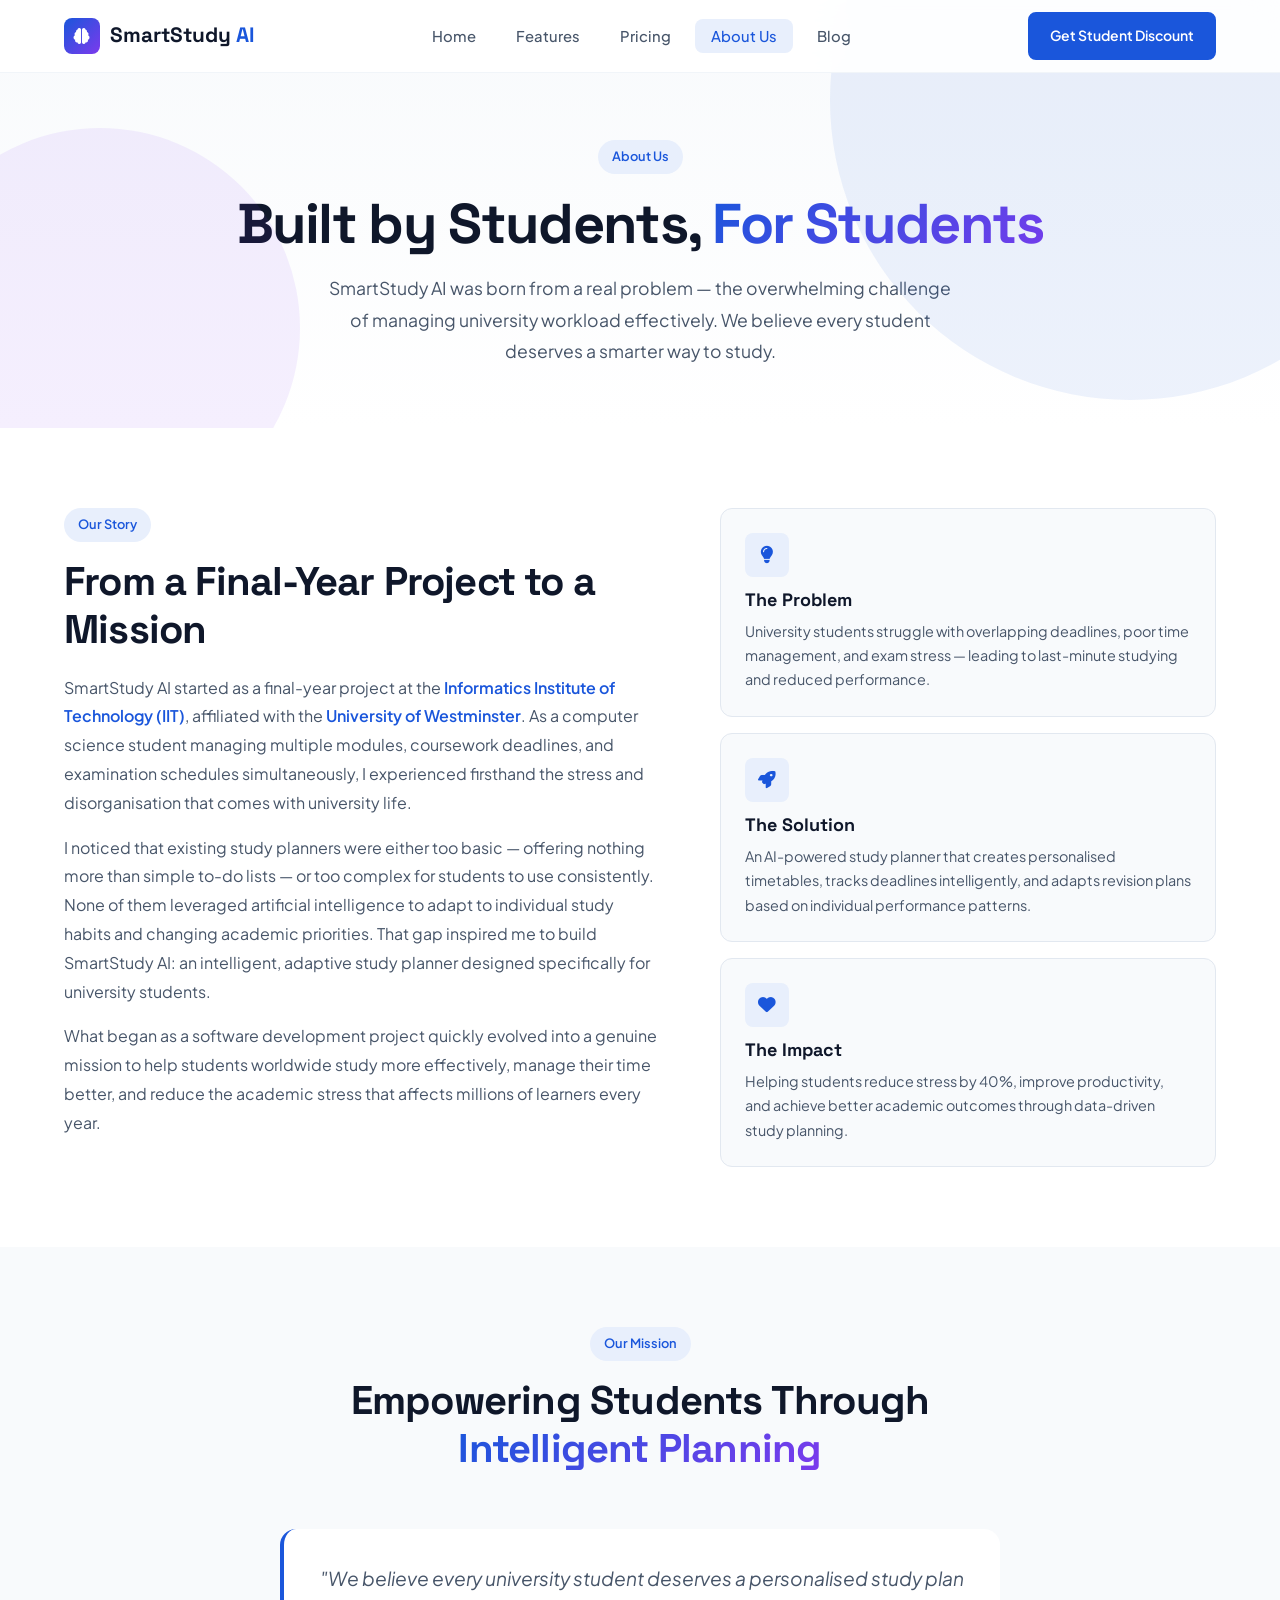
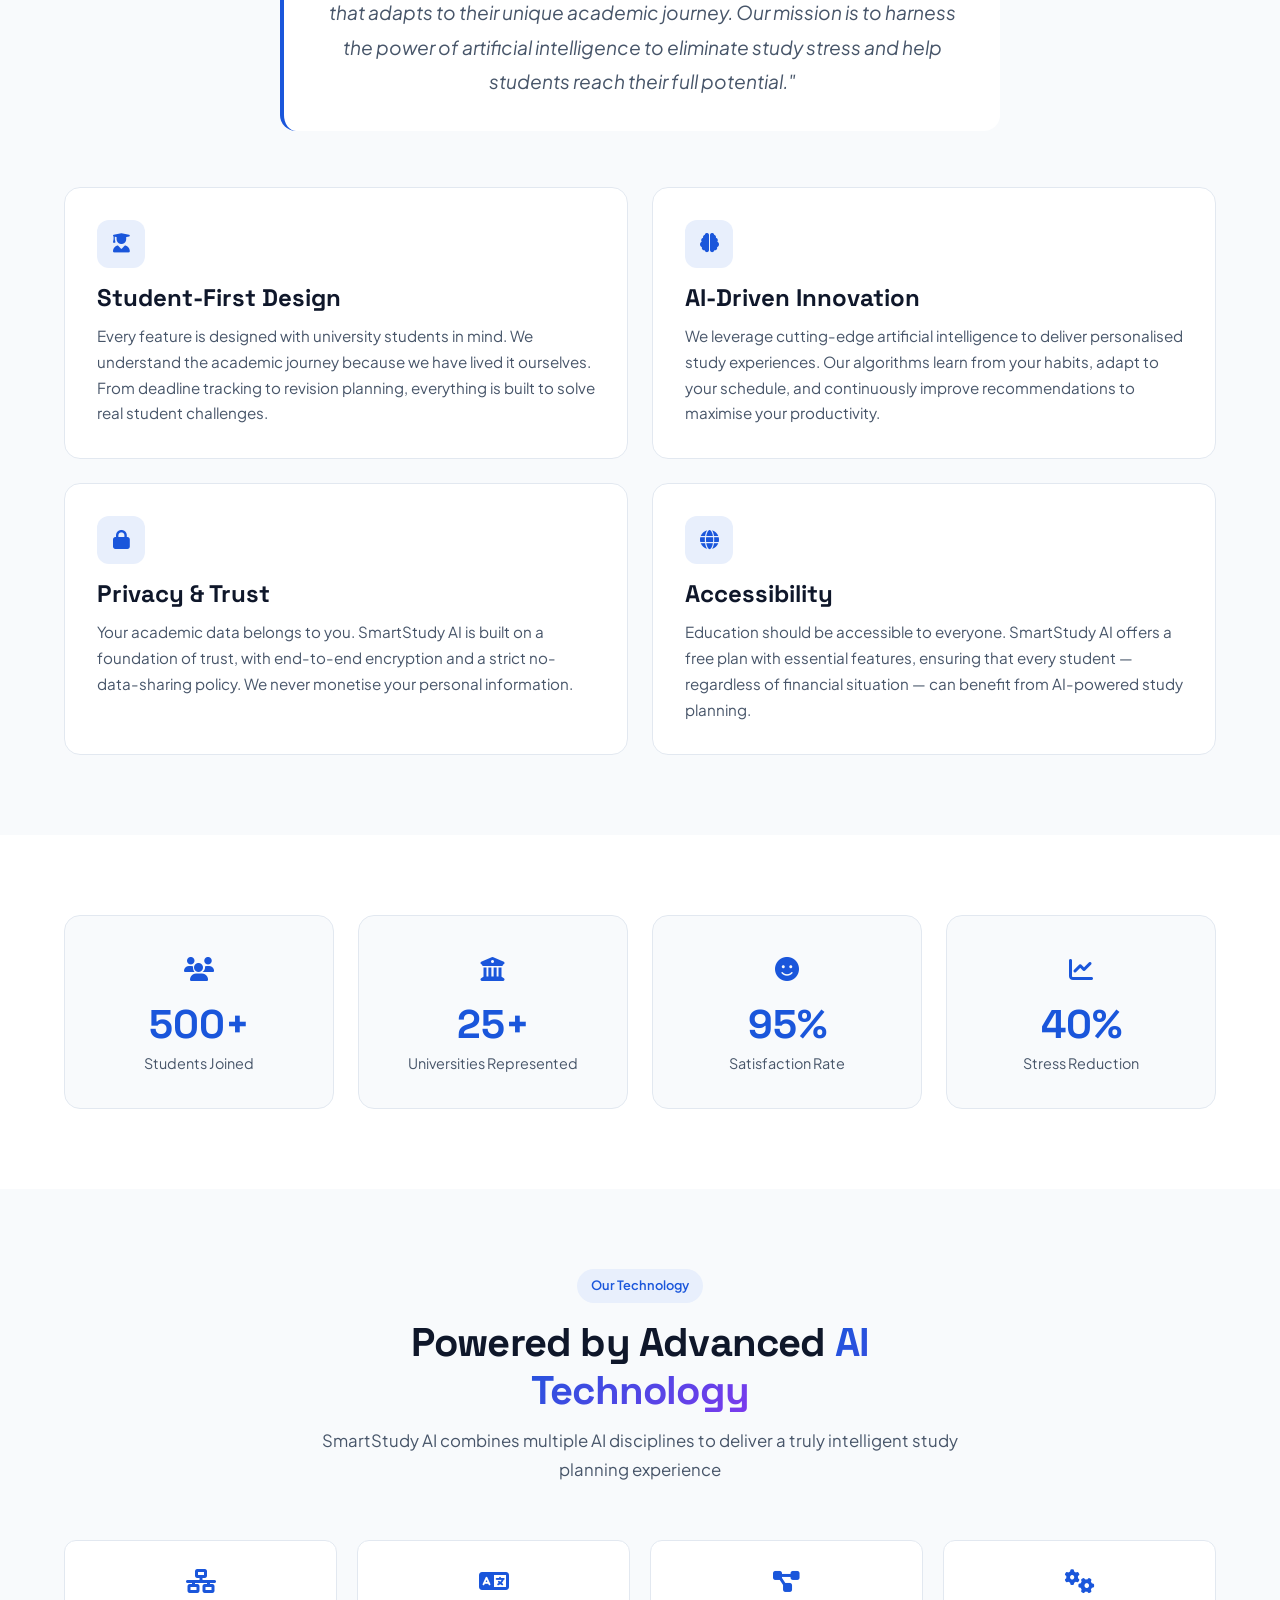
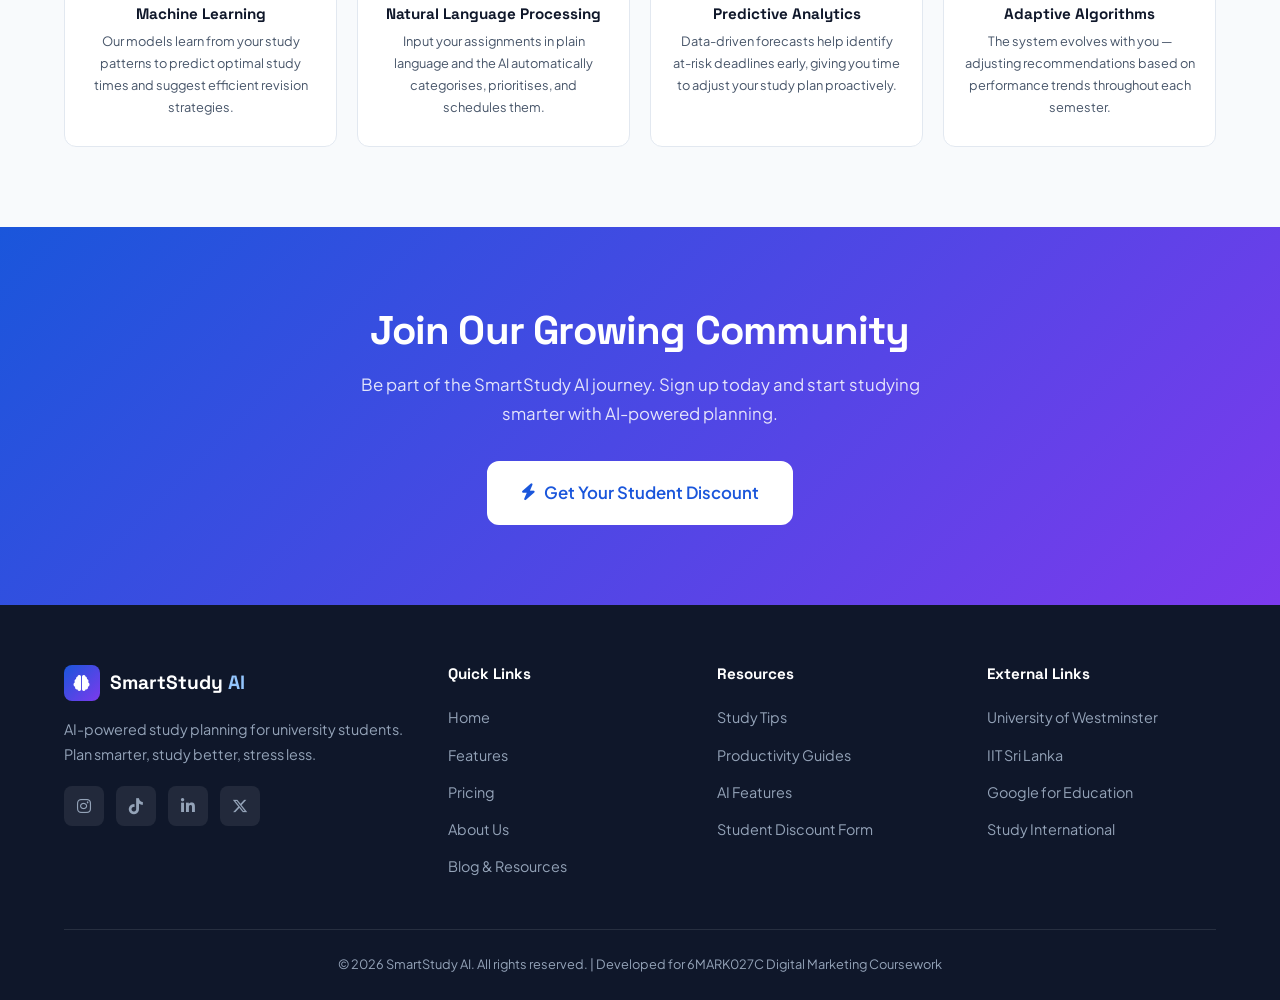
==== about.html @ b8e78b2b "Add files via upload Upload SmartStudy AI website files" ====
<!DOCTYPE html>
<html lang="en">
<head>
    <meta charset="UTF-8">
    <meta name="viewport" content="width=device-width, initial-scale=1.0">
    <meta name="description" content="Learn about SmartStudy AI - the AI-powered study planner built by university students for university students. Our mission is to reduce academic stress through intelligent planning.">
    <meta name="keywords" content="SmartStudy AI about, AI study planner company, student productivity startup, university study tool team">
    <meta name="author" content="SmartStudy AI">
    <meta name="robots" content="index, follow">
    <title>About Us | SmartStudy AI - Our Mission & Story</title>

    <!-- Google tag (gtag.js) -->
    <!-- <script async src="https://www.googletagmanager.com/gtag/js?id=G-XXXXXXXXXX"></script>
    <script>
      window.dataLayer = window.dataLayer || [];
      function gtag(){dataLayer.push(arguments);}
      gtag('js', new Date());
      gtag('config', 'G-XXXXXXXXXX');
    </script> -->

    <link rel="preconnect" href="https://fonts.googleapis.com">
    <link rel="preconnect" href="https://fonts.gstatic.com" crossorigin>
    <link href="https://fonts.googleapis.com/css2?family=Plus+Jakarta+Sans:wght@300;400;500;600;700;800&family=Space+Grotesk:wght@400;500;600;700&display=swap" rel="stylesheet">
    <link rel="stylesheet" href="https://cdnjs.cloudflare.com/ajax/libs/font-awesome/6.5.1/css/all.min.css">
    <link rel="stylesheet" href="styles.css">
</head>
<body>
    <!-- Navigation -->
    <nav class="navbar" id="navbar">
        <div class="nav-container">
            <a href="index.html" class="nav-logo">
                <div class="logo-icon"><i class="fas fa-brain"></i></div>
                <span>SmartStudy <span class="logo-ai">AI</span></span>
            </a>
            <ul class="nav-links" id="navLinks">
                <li><a href="index.html">Home</a></li>
                <li><a href="features.html">Features</a></li>
                <li><a href="pricing.html">Pricing</a></li>
                <li><a href="about.html" class="active">About Us</a></li>
                <li><a href="blog.html">Blog</a></li>
            </ul>
            <div class="nav-actions">
                <a href="pricing.html" class="btn btn-primary btn-nav">Get Student Discount</a>
                <button class="mobile-toggle" id="mobileToggle" aria-label="Toggle menu">
                    <span></span><span></span><span></span>
                </button>
            </div>
        </div>
    </nav>

    <!-- Page Header -->
    <section class="page-header">
        <div class="hero-bg-shapes">
            <div class="shape shape-1"></div>
            <div class="shape shape-2"></div>
        </div>
        <div class="container">
            <span class="section-badge">About Us</span>
            <h1>Built by Students, <span class="gradient-text">For Students</span></h1>
            <p>SmartStudy AI was born from a real problem — the overwhelming challenge of managing university workload effectively. We believe every student deserves a smarter way to study.</p>
        </div>
    </section>

    <!-- Our Story -->
    <section class="about-story">
        <div class="container">
            <div class="story-grid">
                <div class="story-content">
                    <span class="section-badge">Our Story</span>
                    <h2>From a Final-Year Project to a Mission</h2>
                    <p>SmartStudy AI started as a final-year project at the <a href="https://www.iit.ac.lk" target="_blank" rel="noopener noreferrer">Informatics Institute of Technology (IIT)</a>, affiliated with the <a href="https://www.westminster.ac.uk" target="_blank" rel="noopener noreferrer">University of Westminster</a>. As a computer science student managing multiple modules, coursework deadlines, and examination schedules simultaneously, I experienced firsthand the stress and disorganisation that comes with university life.</p>
                    <p>I noticed that existing study planners were either too basic — offering nothing more than simple to-do lists — or too complex for students to use consistently. None of them leveraged artificial intelligence to adapt to individual study habits and changing academic priorities. That gap inspired me to build SmartStudy AI: an intelligent, adaptive study planner designed specifically for university students.</p>
                    <p>What began as a software development project quickly evolved into a genuine mission to help students worldwide study more effectively, manage their time better, and reduce the academic stress that affects millions of learners every year.</p>
                </div>
                <div class="story-visual">
                    <div class="story-card">
                        <div class="story-icon"><i class="fas fa-lightbulb"></i></div>
                        <h4>The Problem</h4>
                        <p>University students struggle with overlapping deadlines, poor time management, and exam stress — leading to last-minute studying and reduced performance.</p>
                    </div>
                    <div class="story-card">
                        <div class="story-icon"><i class="fas fa-rocket"></i></div>
                        <h4>The Solution</h4>
                        <p>An AI-powered study planner that creates personalised timetables, tracks deadlines intelligently, and adapts revision plans based on individual performance patterns.</p>
                    </div>
                    <div class="story-card">
                        <div class="story-icon"><i class="fas fa-heart"></i></div>
                        <h4>The Impact</h4>
                        <p>Helping students reduce stress by 40%, improve productivity, and achieve better academic outcomes through data-driven study planning.</p>
                    </div>
                </div>
            </div>
        </div>
    </section>

    <!-- Mission & Values -->
    <section class="mission-section">
        <div class="container">
            <div class="section-header">
                <span class="section-badge">Our Mission</span>
                <h2>Empowering Students Through <span class="gradient-text">Intelligent Planning</span></h2>
            </div>
            <div class="mission-statement">
                <blockquote>
                    "We believe every university student deserves a personalised study plan that adapts to their unique academic journey. Our mission is to harness the power of artificial intelligence to eliminate study stress and help students reach their full potential."
                </blockquote>
            </div>
            <div class="values-grid">
                <div class="value-card">
                    <div class="value-icon">
                        <i class="fas fa-user-graduate"></i>
                    </div>
                    <h3>Student-First Design</h3>
                    <p>Every feature is designed with university students in mind. We understand the academic journey because we have lived it ourselves. From deadline tracking to revision planning, everything is built to solve real student challenges.</p>
                </div>
                <div class="value-card">
                    <div class="value-icon">
                        <i class="fas fa-brain"></i>
                    </div>
                    <h3>AI-Driven Innovation</h3>
                    <p>We leverage cutting-edge artificial intelligence to deliver personalised study experiences. Our algorithms learn from your habits, adapt to your schedule, and continuously improve recommendations to maximise your productivity.</p>
                </div>
                <div class="value-card">
                    <div class="value-icon">
                        <i class="fas fa-lock"></i>
                    </div>
                    <h3>Privacy & Trust</h3>
                    <p>Your academic data belongs to you. SmartStudy AI is built on a foundation of trust, with end-to-end encryption and a strict no-data-sharing policy. We never monetise your personal information.</p>
                </div>
                <div class="value-card">
                    <div class="value-icon">
                        <i class="fas fa-globe"></i>
                    </div>
                    <h3>Accessibility</h3>
                    <p>Education should be accessible to everyone. SmartStudy AI offers a free plan with essential features, ensuring that every student — regardless of financial situation — can benefit from AI-powered study planning.</p>
                </div>
            </div>
        </div>
    </section>

    <!-- Stats -->
    <section class="about-stats">
        <div class="container">
            <div class="stats-grid">
                <div class="stat-card">
                    <div class="stat-icon"><i class="fas fa-users"></i></div>
                    <span class="stat-number-large">500+</span>
                    <span class="stat-desc">Students Joined</span>
                </div>
                <div class="stat-card">
                    <div class="stat-icon"><i class="fas fa-university"></i></div>
                    <span class="stat-number-large">25+</span>
                    <span class="stat-desc">Universities Represented</span>
                </div>
                <div class="stat-card">
                    <div class="stat-icon"><i class="fas fa-smile"></i></div>
                    <span class="stat-number-large">95%</span>
                    <span class="stat-desc">Satisfaction Rate</span>
                </div>
                <div class="stat-card">
                    <div class="stat-icon"><i class="fas fa-chart-line"></i></div>
                    <span class="stat-number-large">40%</span>
                    <span class="stat-desc">Stress Reduction</span>
                </div>
            </div>
        </div>
    </section>

    <!-- Technology -->
    <section class="tech-section">
        <div class="container">
            <div class="section-header">
                <span class="section-badge">Our Technology</span>
                <h2>Powered by Advanced <span class="gradient-text">AI Technology</span></h2>
                <p>SmartStudy AI combines multiple AI disciplines to deliver a truly intelligent study planning experience</p>
            </div>
            <div class="tech-grid">
                <div class="tech-card">
                    <i class="fas fa-network-wired"></i>
                    <h4>Machine Learning</h4>
                    <p>Our models learn from your study patterns to predict optimal study times and suggest efficient revision strategies.</p>
                </div>
                <div class="tech-card">
                    <i class="fas fa-language"></i>
                    <h4>Natural Language Processing</h4>
                    <p>Input your assignments in plain language and the AI automatically categorises, prioritises, and schedules them.</p>
                </div>
                <div class="tech-card">
                    <i class="fas fa-project-diagram"></i>
                    <h4>Predictive Analytics</h4>
                    <p>Data-driven forecasts help identify at-risk deadlines early, giving you time to adjust your study plan proactively.</p>
                </div>
                <div class="tech-card">
                    <i class="fas fa-cogs"></i>
                    <h4>Adaptive Algorithms</h4>
                    <p>The system evolves with you — adjusting recommendations based on performance trends throughout each semester.</p>
                </div>
            </div>
        </div>
    </section>

    <!-- CTA -->
    <section class="cta-section">
        <div class="container">
            <div class="cta-content">
                <h2>Join Our Growing Community</h2>
                <p>Be part of the SmartStudy AI journey. Sign up today and start studying smarter with AI-powered planning.</p>
                <a href="pricing.html" class="btn btn-white btn-large">
                    <i class="fas fa-bolt"></i>
                    Get Your Student Discount
                </a>
            </div>
        </div>
    </section>

    <!-- Footer -->
    <footer class="footer">
        <div class="container">
            <div class="footer-grid">
                <div class="footer-brand">
                    <a href="index.html" class="footer-logo">
                        <div class="logo-icon"><i class="fas fa-brain"></i></div>
                        <span>SmartStudy <span class="logo-ai">AI</span></span>
                    </a>
                    <p>AI-powered study planning for university students. Plan smarter, study better, stress less.</p>
                    <div class="social-links">
                        <a href="https://instagram.com" target="_blank" rel="noopener noreferrer" aria-label="Instagram"><i class="fab fa-instagram"></i></a>
                        <a href="https://tiktok.com" target="_blank" rel="noopener noreferrer" aria-label="TikTok"><i class="fab fa-tiktok"></i></a>
                        <a href="https://linkedin.com" target="_blank" rel="noopener noreferrer" aria-label="LinkedIn"><i class="fab fa-linkedin-in"></i></a>
                        <a href="https://twitter.com" target="_blank" rel="noopener noreferrer" aria-label="Twitter"><i class="fab fa-x-twitter"></i></a>
                    </div>
                </div>
                <div class="footer-links">
                    <h4>Quick Links</h4>
                    <ul>
                        <li><a href="index.html">Home</a></li>
                        <li><a href="features.html">Features</a></li>
                        <li><a href="pricing.html">Pricing</a></li>
                        <li><a href="about.html">About Us</a></li>
                        <li><a href="blog.html">Blog & Resources</a></li>
                    </ul>
                </div>
                <div class="footer-links">
                    <h4>Resources</h4>
                    <ul>
                        <li><a href="blog.html">Study Tips</a></li>
                        <li><a href="blog.html">Productivity Guides</a></li>
                        <li><a href="features.html">AI Features</a></li>
                        <li><a href="https://docs.google.com/forms/d/e/1FAIpQLSeUx6jCfvq1hxjlofkvSLbn2C_xbASTRZafX1INeWL7WAZf3w/viewform" target="_blank" rel="noopener noreferrer">Student Discount Form</a></li>
                    </ul>
                </div>
                <div class="footer-links">
                    <h4>External Links</h4>
                    <ul>
                        <li><a href="https://www.westminster.ac.uk" target="_blank" rel="noopener noreferrer">University of Westminster</a></li>
                        <li><a href="https://www.iit.ac.lk" target="_blank" rel="noopener noreferrer">IIT Sri Lanka</a></li>
                        <li><a href="https://edu.google.com" target="_blank" rel="noopener noreferrer">Google for Education</a></li>
                        <li><a href="https://www.studyinternational.com" target="_blank" rel="noopener noreferrer">Study International</a></li>
                    </ul>
                </div>
            </div>
            <div class="footer-bottom">
                <p>&copy; 2026 SmartStudy AI. All rights reserved. | Developed for 6MARK027C Digital Marketing Coursework</p>
            </div>
        </div>
    </footer>

    <script src="script.js"></script>
</body>
</html>
---- styles.css ----
/* ============================================
   SmartStudy AI - Main Stylesheet
   Professional Microsite for Digital Marketing CW
   ============================================ */

/* === CSS Variables === */
:root {
    --primary: #1a56db;
    --primary-dark: #1642a6;
    --primary-light: #e8effc;
    --secondary: #059669;
    --secondary-light: #d1fae5;
    --accent: #7c3aed;
    --accent-light: #ede9fe;
    --orange: #ea580c;
    --orange-light: #fff7ed;
    --bg-white: #ffffff;
    --bg-light: #f8fafc;
    --bg-dark: #0f172a;
    --bg-darker: #020617;
    --text-primary: #0f172a;
    --text-secondary: #475569;
    --text-muted: #94a3b8;
    --text-white: #f8fafc;
    --border: #e2e8f0;
    --border-light: #f1f5f9;
    --shadow-sm: 0 1px 3px rgba(0,0,0,0.06), 0 1px 2px rgba(0,0,0,0.04);
    --shadow-md: 0 4px 12px rgba(0,0,0,0.07), 0 2px 4px rgba(0,0,0,0.04);
    --shadow-lg: 0 12px 40px rgba(0,0,0,0.1), 0 4px 12px rgba(0,0,0,0.05);
    --shadow-xl: 0 24px 60px rgba(0,0,0,0.12);
    --radius-sm: 8px;
    --radius-md: 12px;
    --radius-lg: 16px;
    --radius-xl: 24px;
    --font-heading: 'Space Grotesk', sans-serif;
    --font-body: 'Plus Jakarta Sans', sans-serif;
    --transition: all 0.3s cubic-bezier(0.4, 0, 0.2, 1);
}

/* === Reset & Base === */
*, *::before, *::after {
    margin: 0;
    padding: 0;
    box-sizing: border-box;
}

html {
    scroll-behavior: smooth;
    -webkit-font-smoothing: antialiased;
}

body {
    font-family: var(--font-body);
    font-size: 16px;
    line-height: 1.7;
    color: var(--text-primary);
    background-color: var(--bg-white);
    overflow-x: hidden;
}

a {
    text-decoration: none;
    color: var(--primary);
    transition: var(--transition);
}

a:hover { color: var(--primary-dark); }

img { max-width: 100%; display: block; }

.container {
    max-width: 1200px;
    margin: 0 auto;
    padding: 0 24px;
}

/* === Typography === */
h1, h2, h3, h4, h5, h6 {
    font-family: var(--font-heading);
    font-weight: 700;
    line-height: 1.2;
    color: var(--text-primary);
}

h1 { font-size: clamp(2.2rem, 5vw, 3.5rem); letter-spacing: -0.03em; }
h2 { font-size: clamp(1.8rem, 3.5vw, 2.5rem); letter-spacing: -0.02em; }
h3 { font-size: clamp(1.2rem, 2vw, 1.5rem); }
h4 { font-size: 1.125rem; }

.gradient-text {
    background: linear-gradient(135deg, var(--primary) 0%, var(--accent) 100%);
    -webkit-background-clip: text;
    -webkit-text-fill-color: transparent;
    background-clip: text;
}

/* === Buttons === */
.btn {
    display: inline-flex;
    align-items: center;
    gap: 8px;
    padding: 12px 24px;
    border-radius: var(--radius-sm);
    font-family: var(--font-body);
    font-weight: 600;
    font-size: 0.95rem;
    cursor: pointer;
    transition: var(--transition);
    border: 2px solid transparent;
    white-space: nowrap;
}

.btn-primary {
    background: var(--primary);
    color: white;
    border-color: var(--primary);
}
.btn-primary:hover {
    background: var(--primary-dark);
    border-color: var(--primary-dark);
    color: white;
    transform: translateY(-2px);
    box-shadow: 0 8px 25px rgba(26, 86, 219, 0.3);
}

.btn-outline {
    background: transparent;
    color: var(--primary);
    border-color: var(--primary);
}
.btn-outline:hover {
    background: var(--primary);
    color: white;
    transform: translateY(-2px);
}

.btn-white {
    background: white;
    color: var(--primary);
    border-color: white;
}
.btn-white:hover {
    background: var(--primary-light);
    transform: translateY(-2px);
    box-shadow: 0 8px 25px rgba(255,255,255,0.2);
    color: var(--primary);
}

.btn-large {
    padding: 16px 32px;
    font-size: 1.05rem;
    border-radius: var(--radius-md);
}

.btn-block { width: 100%; justify-content: center; }

.btn-nav {
    padding: 10px 20px;
    font-size: 0.875rem;
}

/* === Navigation === */
.navbar {
    position: fixed;
    top: 0;
    left: 0;
    right: 0;
    z-index: 1000;
    background: rgba(255, 255, 255, 0.9);
    backdrop-filter: blur(20px);
    border-bottom: 1px solid var(--border-light);
    transition: var(--transition);
}

.navbar.scrolled {
    box-shadow: var(--shadow-md);
}

.nav-container {
    max-width: 1200px;
    margin: 0 auto;
    padding: 0 24px;
    display: flex;
    align-items: center;
    justify-content: space-between;
    height: 72px;
}

.nav-logo {
    display: flex;
    align-items: center;
    gap: 10px;
    font-family: var(--font-heading);
    font-size: 1.3rem;
    font-weight: 700;
    color: var(--text-primary);
}

.nav-logo:hover { color: var(--text-primary); }

.logo-icon {
    width: 36px;
    height: 36px;
    background: linear-gradient(135deg, var(--primary), var(--accent));
    border-radius: var(--radius-sm);
    display: flex;
    align-items: center;
    justify-content: center;
    color: white;
    font-size: 1rem;
}

.logo-ai {
    color: var(--primary);
}

.nav-links {
    display: flex;
    list-style: none;
    gap: 8px;
}

.nav-links a {
    padding: 8px 16px;
    border-radius: var(--radius-sm);
    font-weight: 500;
    font-size: 0.925rem;
    color: var(--text-secondary);
}

.nav-links a:hover,
.nav-links a.active {
    color: var(--primary);
    background: var(--primary-light);
}

.nav-actions {
    display: flex;
    align-items: center;
    gap: 16px;
}

.mobile-toggle {
    display: none;
    flex-direction: column;
    gap: 5px;
    background: none;
    border: none;
    cursor: pointer;
    padding: 4px;
}

.mobile-toggle span {
    display: block;
    width: 24px;
    height: 2.5px;
    background: var(--text-primary);
    border-radius: 2px;
    transition: var(--transition);
}

/* === Hero Section === */
.hero {
    padding: 140px 0 80px;
    position: relative;
    overflow: hidden;
    background: linear-gradient(180deg, var(--bg-light) 0%, var(--bg-white) 100%);
}

.hero-bg-shapes {
    position: absolute;
    inset: 0;
    overflow: hidden;
    pointer-events: none;
}

.shape {
    position: absolute;
    border-radius: 50%;
    opacity: 0.08;
}

.shape-1 {
    width: 600px; height: 600px;
    background: var(--primary);
    top: -200px; right: -150px;
}

.shape-2 {
    width: 400px; height: 400px;
    background: var(--accent);
    bottom: -100px; left: -100px;
}

.shape-3 {
    width: 200px; height: 200px;
    background: var(--secondary);
    top: 40%; left: 20%;
}

.shape-4 {
    width: 150px; height: 150px;
    background: var(--orange);
    top: 20%; right: 30%;
}

.hero .container {
    display: grid;
    grid-template-columns: 1fr 1fr;
    gap: 60px;
    align-items: center;
    position: relative;
}

.hero-badge {
    display: inline-flex;
    align-items: center;
    gap: 8px;
    padding: 8px 16px;
    background: var(--primary-light);
    color: var(--primary);
    border-radius: 50px;
    font-size: 0.85rem;
    font-weight: 600;
    margin-bottom: 24px;
}

.hero h1 {
    margin-bottom: 24px;
}

.hero-subtitle {
    font-size: 1.125rem;
    color: var(--text-secondary);
    margin-bottom: 32px;
    max-width: 540px;
    line-height: 1.8;
}

.hero-cta {
    display: flex;
    gap: 16px;
    margin-bottom: 48px;
    flex-wrap: wrap;
}

.hero-stats {
    display: flex;
    align-items: center;
    gap: 32px;
}

.stat {
    display: flex;
    flex-direction: column;
}

.stat-number {
    font-family: var(--font-heading);
    font-size: 2rem;
    font-weight: 800;
    color: var(--primary);
    line-height: 1;
}

.stat-plus, .stat-percent {
    font-family: var(--font-heading);
    font-size: 1.5rem;
    font-weight: 800;
    color: var(--primary);
}

.stat-label {
    font-size: 0.85rem;
    color: var(--text-muted);
    margin-top: 4px;
}

.stat-divider {
    width: 1px;
    height: 40px;
    background: var(--border);
}

/* Hero Dashboard Preview */
.dashboard-preview {
    background: var(--bg-white);
    border-radius: var(--radius-lg);
    box-shadow: var(--shadow-xl);
    overflow: hidden;
    border: 1px solid var(--border);
    animation: float 6s ease-in-out infinite;
}

@keyframes float {
    0%, 100% { transform: translateY(0); }
    50% { transform: translateY(-10px); }
}

/* Hero Visual & Floating Cards */
.hero-visual {
    position: relative;
}

.floating-card {
    position: absolute;
    background: var(--bg-white);
    border-radius: var(--radius-md);
    box-shadow: var(--shadow-lg);
    padding: 10px 16px;
    display: flex;
    align-items: center;
    gap: 10px;
    font-size: 0.82rem;
    font-weight: 600;
    color: var(--text-primary);
    border: 1px solid var(--border);
    white-space: nowrap;
    z-index: 10;
    animation: floatCard 4s ease-in-out infinite;
}

.floating-card i {
    font-size: 1rem;
}

.floating-card--1 {
    top: 12%;
    left: -28px;
    animation-delay: 0s;
    color: var(--primary);
}

.floating-card--1 i { color: var(--primary); }

.floating-card--2 {
    top: 50%;
    right: -28px;
    animation-delay: 1.5s;
}

.floating-card--2 i { color: #f59e0b; }

.floating-card--3 {
    bottom: 8%;
    left: -20px;
    animation-delay: 3s;
}

.floating-card--3 i { color: #10b981; }

@keyframes floatCard {
    0%, 100% { transform: translateY(0px); }
    50% { transform: translateY(-8px); }
}

.preview-header {
    display: flex;
    align-items: center;
    gap: 12px;
    padding: 12px 16px;
    background: var(--bg-light);
    border-bottom: 1px solid var(--border);
}

.preview-dots {
    display: flex;
    gap: 6px;
}

.preview-dots span {
    width: 10px; height: 10px;
    border-radius: 50%;
}
.preview-dots span:nth-child(1) { background: #ef4444; }
.preview-dots span:nth-child(2) { background: #eab308; }
.preview-dots span:nth-child(3) { background: #22c55e; }

.preview-title {
    font-size: 0.8rem;
    color: var(--text-muted);
    font-weight: 500;
}

.preview-content {
    display: flex;
    min-height: 300px;
}

.preview-sidebar {
    width: 160px;
    background: var(--bg-light);
    padding: 12px 8px;
    border-right: 1px solid var(--border);
}

.sidebar-item {
    display: flex;
    align-items: center;
    gap: 8px;
    padding: 8px 12px;
    border-radius: var(--radius-sm);
    font-size: 0.75rem;
    color: var(--text-secondary);
    margin-bottom: 4px;
    cursor: default;
}

.sidebar-item.active {
    background: var(--primary);
    color: white;
}

.sidebar-item i { font-size: 0.7rem; }

.preview-main {
    flex: 1;
    padding: 16px;
}

.preview-greeting h4 {
    font-size: 0.9rem;
    margin-bottom: 2px;
}

.preview-greeting p {
    font-size: 0.75rem;
    color: var(--text-muted);
    margin-bottom: 12px;
}

.preview-cards {
    display: flex;
    gap: 8px;
    margin-bottom: 16px;
}

.mini-card {
    flex: 1;
    display: flex;
    align-items: center;
    gap: 6px;
    padding: 8px 10px;
    border-radius: var(--radius-sm);
    font-size: 0.65rem;
    font-weight: 600;
}

.card-blue { background: var(--primary-light); color: var(--primary); }
.card-green { background: var(--secondary-light); color: var(--secondary); }
.card-purple { background: var(--accent-light); color: var(--accent); }

.mini-card i { font-size: 0.7rem; }

.preview-schedule { display: flex; flex-direction: column; gap: 6px; }

.schedule-item {
    display: flex;
    align-items: center;
    gap: 10px;
}

.schedule-time {
    font-size: 0.7rem;
    color: var(--text-muted);
    width: 40px;
    font-weight: 500;
}

.schedule-task {
    flex: 1;
    padding: 8px 12px;
    border-radius: var(--radius-sm);
    font-size: 0.7rem;
    font-weight: 600;
}

.schedule-task.blue { background: var(--primary-light); color: var(--primary); }
.schedule-task.green { background: var(--secondary-light); color: var(--secondary); }
.schedule-task.purple { background: var(--accent-light); color: var(--accent); }

/* === Section Styles === */
section {
    padding: 80px 0;
}

.section-header {
    text-align: center;
    max-width: 640px;
    margin: 0 auto 56px;
}

.section-badge {
    display: inline-flex;
    align-items: center;
    gap: 6px;
    padding: 6px 14px;
    background: var(--primary-light);
    color: var(--primary);
    border-radius: 50px;
    font-size: 0.8rem;
    font-weight: 600;
    margin-bottom: 16px;
}

.section-header h2 {
    margin-bottom: 12px;
}

.section-header p {
    color: var(--text-secondary);
    font-size: 1.05rem;
}

/* === How It Works === */
.how-it-works {
    background: var(--bg-white);
}

.steps-grid {
    display: flex;
    align-items: center;
    justify-content: center;
    gap: 24px;
}

.step-card {
    flex: 1;
    max-width: 320px;
    text-align: center;
    padding: 40px 28px;
    background: var(--bg-white);
    border: 1px solid var(--border);
    border-radius: var(--radius-lg);
    transition: var(--transition);
    position: relative;
}

.step-card:hover {
    transform: translateY(-4px);
    box-shadow: var(--shadow-lg);
    border-color: var(--primary);
}

.step-number {
    font-family: var(--font-heading);
    font-size: 3rem;
    font-weight: 800;
    color: var(--primary-light);
    line-height: 1;
    margin-bottom: 16px;
}

.step-icon {
    width: 56px; height: 56px;
    background: linear-gradient(135deg, var(--primary), var(--accent));
    border-radius: var(--radius-md);
    display: flex;
    align-items: center;
    justify-content: center;
    margin: 0 auto 20px;
    color: white;
    font-size: 1.3rem;
}

.step-card h3 { margin-bottom: 12px; }
.step-card p { color: var(--text-secondary); font-size: 0.95rem; }

.step-connector {
    color: var(--primary);
    font-size: 1.2rem;
    opacity: 0.4;
}

/* === Features Preview Grid === */
.features-preview {
    background: var(--bg-light);
}

.features-grid {
    display: grid;
    grid-template-columns: repeat(2, 1fr);
    gap: 24px;
    margin-bottom: 40px;
}

.feature-card {
    background: var(--bg-white);
    padding: 32px;
    border-radius: var(--radius-lg);
    border: 1px solid var(--border);
    transition: var(--transition);
}

.feature-card:hover {
    transform: translateY(-4px);
    box-shadow: var(--shadow-lg);
    border-color: transparent;
}

.feature-icon {
    width: 48px; height: 48px;
    border-radius: var(--radius-md);
    display: flex;
    align-items: center;
    justify-content: center;
    font-size: 1.2rem;
    margin-bottom: 20px;
}

.icon-blue { background: var(--primary-light); color: var(--primary); }
.icon-green { background: var(--secondary-light); color: var(--secondary); }
.icon-purple { background: var(--accent-light); color: var(--accent); }
.icon-orange { background: var(--orange-light); color: var(--orange); }

.feature-card h3 { margin-bottom: 10px; }
.feature-card p { color: var(--text-secondary); font-size: 0.95rem; margin-bottom: 16px; }

.feature-link {
    font-size: 0.9rem;
    font-weight: 600;
    display: inline-flex;
    align-items: center;
    gap: 6px;
}

.feature-link:hover { gap: 10px; }

.features-cta { text-align: center; }

/* === Testimonials === */
.testimonials {
    background: var(--bg-white);
}

.testimonials-grid {
    display: grid;
    grid-template-columns: repeat(3, 1fr);
    gap: 24px;
}

.testimonial-card {
    padding: 32px;
    background: var(--bg-light);
    border-radius: var(--radius-lg);
    border: 1px solid var(--border);
    transition: var(--transition);
}

.testimonial-card.featured {
    background: var(--primary);
    color: white;
    border-color: var(--primary);
}

.testimonial-card.featured .testimonial-stars { color: #fbbf24; }
.testimonial-card.featured p { color: rgba(255,255,255,0.9); }
.testimonial-card.featured .testimonial-author span { color: rgba(255,255,255,0.7); }

.testimonial-stars {
    color: #fbbf24;
    font-size: 0.85rem;
    margin-bottom: 16px;
    display: flex;
    gap: 2px;
}

.testimonial-card p {
    font-size: 0.95rem;
    color: var(--text-secondary);
    margin-bottom: 20px;
    line-height: 1.7;
}

.testimonial-author {
    display: flex;
    align-items: center;
    gap: 12px;
}

.author-avatar {
    width: 40px; height: 40px;
    border-radius: 50%;
    background: linear-gradient(135deg, var(--primary), var(--accent));
    color: white;
    display: flex;
    align-items: center;
    justify-content: center;
    font-size: 0.8rem;
    font-weight: 700;
}

.testimonial-card.featured .author-avatar {
    background: rgba(255,255,255,0.2);
}

.testimonial-author strong {
    display: block;
    font-size: 0.9rem;
}

.testimonial-author span {
    font-size: 0.8rem;
    color: var(--text-muted);
}

/* === CTA Section === */
.cta-section {
    background: linear-gradient(135deg, var(--primary) 0%, var(--accent) 100%);
    padding: 80px 0;
}

.cta-content {
    text-align: center;
    max-width: 600px;
    margin: 0 auto;
}

.cta-content h2 {
    color: white;
    margin-bottom: 16px;
}

.cta-content p {
    color: rgba(255,255,255,0.85);
    font-size: 1.05rem;
    margin-bottom: 32px;
}

/* === Footer === */
.footer {
    background: var(--bg-dark);
    padding: 60px 0 24px;
    color: var(--text-white);
}

.footer-grid {
    display: grid;
    grid-template-columns: 1.5fr 1fr 1fr 1fr;
    gap: 40px;
    margin-bottom: 40px;
}

.footer-logo {
    display: flex;
    align-items: center;
    gap: 10px;
    font-family: var(--font-heading);
    font-size: 1.2rem;
    font-weight: 700;
    color: white;
    margin-bottom: 16px;
}

.footer-logo:hover { color: white; }

.footer-logo .logo-icon {
    background: linear-gradient(135deg, var(--primary), var(--accent));
}

.footer-logo .logo-ai { color: #93c5fd; }

.footer-brand p {
    color: var(--text-muted);
    font-size: 0.9rem;
    margin-bottom: 20px;
    line-height: 1.7;
}

.social-links {
    display: flex;
    gap: 12px;
}

.social-links a {
    width: 40px; height: 40px;
    border-radius: var(--radius-sm);
    background: rgba(255,255,255,0.08);
    display: flex;
    align-items: center;
    justify-content: center;
    color: var(--text-muted);
    font-size: 1rem;
    transition: var(--transition);
}

.social-links a:hover {
    background: var(--primary);
    color: white;
    transform: translateY(-2px);
}

.footer-links h4 {
    color: white;
    font-size: 0.95rem;
    margin-bottom: 20px;
    font-family: var(--font-heading);
}

.footer-links ul {
    list-style: none;
}

.footer-links li { margin-bottom: 10px; }

.footer-links a {
    color: var(--text-muted);
    font-size: 0.9rem;
}

.footer-links a:hover { color: white; }

.footer-bottom {
    border-top: 1px solid rgba(255,255,255,0.1);
    padding-top: 24px;
    text-align: center;
}

.footer-bottom p {
    color: var(--text-muted);
    font-size: 0.8rem;
}

/* === Page Header (inner pages) === */
.page-header {
    padding: 140px 0 60px;
    background: linear-gradient(180deg, var(--bg-light) 0%, var(--bg-white) 100%);
    text-align: center;
    position: relative;
    overflow: hidden;
}

.page-header h1 { margin-bottom: 16px; }

.page-header p {
    color: var(--text-secondary);
    font-size: 1.1rem;
    max-width: 640px;
    margin: 0 auto;
    line-height: 1.8;
}

/* === Feature Detail Sections (features.html) === */
.feature-detail {
    padding: 80px 0;
}

.feature-alt { background: var(--bg-light); }

.feature-detail-grid {
    display: grid;
    grid-template-columns: 1fr 1fr;
    gap: 60px;
    align-items: center;
}

.feature-detail-grid.reverse { direction: rtl; }
.feature-detail-grid.reverse > * { direction: ltr; }

.feature-icon-large {
    width: 56px; height: 56px;
    border-radius: var(--radius-md);
    display: flex;
    align-items: center;
    justify-content: center;
    font-size: 1.3rem;
    margin-bottom: 20px;
}

.feature-detail-content h2 { margin-bottom: 16px; }

.feature-detail-content p {
    color: var(--text-secondary);
    margin-bottom: 24px;
    line-height: 1.8;
}

.feature-list {
    list-style: none;
    margin-bottom: 32px;
}

.feature-list li {
    display: flex;
    align-items: flex-start;
    gap: 10px;
    padding: 8px 0;
    font-size: 0.95rem;
    color: var(--text-secondary);
}

.feature-list li i {
    color: var(--secondary);
    margin-top: 4px;
    flex-shrink: 0;
}

/* Feature Mockups */
.feature-mockup {
    background: var(--bg-white);
    border-radius: var(--radius-lg);
    box-shadow: var(--shadow-lg);
    overflow: hidden;
    border: 1px solid var(--border);
}

.mockup-header {
    display: flex;
    align-items: center;
    gap: 12px;
    padding: 12px 16px;
    background: var(--bg-light);
    border-bottom: 1px solid var(--border);
    font-size: 0.8rem;
    color: var(--text-muted);
    font-weight: 500;
}

/* Timetable Mockup */
.timetable-mockup { padding: 16px; }

.timetable-row {
    display: flex;
    align-items: center;
    gap: 10px;
    margin-bottom: 8px;
}

.timetable-day {
    width: 40px;
    font-size: 0.75rem;
    font-weight: 700;
    color: var(--text-secondary);
}

.timetable-block {
    padding: 8px 12px;
    border-radius: var(--radius-sm);
    font-size: 0.7rem;
    font-weight: 600;
}

.timetable-block.blue { background: var(--primary-light); color: var(--primary); }
.timetable-block.green { background: var(--secondary-light); color: var(--secondary); }
.timetable-block.purple { background: var(--accent-light); color: var(--accent); }
.timetable-block.orange { background: var(--orange-light); color: var(--orange); }

/* Deadline Mockup */
.deadline-mockup { padding: 16px; }

.deadline-item {
    display: flex;
    align-items: center;
    gap: 12px;
    padding: 12px;
    border-radius: var(--radius-sm);
    margin-bottom: 8px;
    background: var(--bg-light);
}

.deadline-status { font-size: 1rem; }
.deadline-item.urgent .deadline-status { color: #ef4444; }
.deadline-item.approaching .deadline-status { color: #f59e0b; }
.deadline-item.upcoming .deadline-status { color: var(--secondary); }

.deadline-info { flex: 1; }
.deadline-info strong { font-size: 0.8rem; display: block; }
.deadline-info span { font-size: 0.7rem; color: var(--text-muted); }

.deadline-progress {
    width: 80px;
    height: 6px;
    background: var(--border);
    border-radius: 3px;
    overflow: hidden;
}

.progress-bar {
    height: 100%;
    border-radius: 3px;
    transition: width 1s ease;
}

.deadline-item.urgent .progress-bar { background: #ef4444; }
.deadline-item.approaching .progress-bar { background: #f59e0b; }
.deadline-item.upcoming .progress-bar { background: var(--secondary); }

/* Revision Mockup */
.revision-mockup { padding: 16px; }

.revision-subject {
    margin-bottom: 14px;
}

.subject-name {
    font-size: 0.8rem;
    font-weight: 600;
    margin-bottom: 6px;
}

.confidence-bar {
    height: 8px;
    background: var(--border);
    border-radius: 4px;
    overflow: hidden;
    margin-bottom: 4px;
}

.confidence-fill {
    height: 100%;
    border-radius: 4px;
    transition: width 1.5s ease;
}

.confidence-fill.high { background: var(--secondary); }
.confidence-fill.medium { background: #f59e0b; }
.confidence-fill.low { background: #ef4444; }

.confidence-label {
    font-size: 0.7rem;
    color: var(--text-muted);
}

.ai-suggestion {
    display: flex;
    gap: 10px;
    padding: 12px;
    background: var(--accent-light);
    border-radius: var(--radius-sm);
    margin-top: 16px;
}

.ai-suggestion i { color: var(--accent); font-size: 1rem; margin-top: 2px; }
.ai-suggestion p { font-size: 0.75rem; color: var(--text-secondary); line-height: 1.5; }

/* Analytics Mockup */
.analytics-mockup { padding: 16px; }

.analytics-stat-row {
    display: flex;
    gap: 16px;
    margin-bottom: 20px;
}

.analytics-stat {
    flex: 1;
    text-align: center;
    padding: 12px;
    background: var(--bg-light);
    border-radius: var(--radius-sm);
}

.analytics-number {
    display: block;
    font-family: var(--font-heading);
    font-size: 1.5rem;
    font-weight: 800;
    color: var(--primary);
}

.analytics-label {
    font-size: 0.7rem;
    color: var(--text-muted);
}

.chart-mockup { padding: 0 8px; }

.chart-bars {
    display: flex;
    align-items: flex-end;
    gap: 12px;
    height: 120px;
}

.chart-bar-group {
    flex: 1;
    display: flex;
    flex-direction: column;
    align-items: center;
    height: 100%;
    justify-content: flex-end;
    gap: 6px;
}

.chart-bar {
    width: 100%;
    background: linear-gradient(180deg, var(--primary), var(--accent));
    border-radius: 4px 4px 0 0;
    min-height: 10px;
    transition: height 1s ease;
}

.chart-bar-group span {
    font-size: 0.65rem;
    color: var(--text-muted);
}

/* === Additional Features (features.html) === */
.additional-features {
    background: var(--bg-white);
    padding: 80px 0;
}

.additional-grid {
    display: grid;
    grid-template-columns: repeat(3, 1fr);
    gap: 20px;
}

.additional-card {
    text-align: center;
    padding: 28px 20px;
    border: 1px solid var(--border);
    border-radius: var(--radius-md);
    transition: var(--transition);
}

.additional-card:hover {
    border-color: var(--primary);
    transform: translateY(-2px);
    box-shadow: var(--shadow-md);
}

.additional-card i {
    font-size: 1.5rem;
    color: var(--primary);
    margin-bottom: 12px;
}

.additional-card h4 { margin-bottom: 8px; }

.additional-card p {
    font-size: 0.85rem;
    color: var(--text-secondary);
}

/* === Pricing Section === */
.form-cta-top {
    padding: 0 0 40px;
    background: var(--bg-white);
}

.form-banner {
    background: linear-gradient(135deg, var(--primary) 0%, var(--accent) 100%);
    border-radius: var(--radius-lg);
    padding: 32px 40px;
    display: flex;
    align-items: center;
    justify-content: space-between;
    gap: 24px;
    color: white;
}

.form-banner-content {
    display: flex;
    align-items: center;
    gap: 20px;
}

.form-banner-icon {
    width: 56px; height: 56px;
    background: rgba(255,255,255,0.15);
    border-radius: var(--radius-md);
    display: flex;
    align-items: center;
    justify-content: center;
    font-size: 1.5rem;
    flex-shrink: 0;
}

.form-banner h3 {
    color: white;
    font-size: 1.15rem;
    margin-bottom: 4px;
}

.form-banner p {
    color: rgba(255,255,255,0.85);
    font-size: 0.9rem;
}

.pricing-section { padding: 40px 0 80px; }

.pricing-grid {
    display: grid;
    grid-template-columns: repeat(3, 1fr);
    gap: 24px;
    align-items: start;
}

.pricing-card {
    background: var(--bg-white);
    border: 2px solid var(--border);
    border-radius: var(--radius-lg);
    padding: 36px 28px;
    transition: var(--transition);
    position: relative;
}

.pricing-card:hover {
    transform: translateY(-4px);
    box-shadow: var(--shadow-lg);
}

.pricing-card.featured {
    border-color: var(--primary);
    box-shadow: var(--shadow-lg);
    transform: scale(1.03);
}

.pricing-card.featured:hover { transform: scale(1.03) translateY(-4px); }

.popular-badge {
    position: absolute;
    top: -12px;
    left: 50%;
    transform: translateX(-50%);
    background: var(--primary);
    color: white;
    padding: 4px 20px;
    border-radius: 50px;
    font-size: 0.75rem;
    font-weight: 700;
    white-space: nowrap;
}

.pricing-header {
    text-align: center;
    padding-bottom: 24px;
    margin-bottom: 24px;
    border-bottom: 1px solid var(--border);
}

.plan-name {
    font-family: var(--font-heading);
    font-size: 1.1rem;
    font-weight: 700;
    color: var(--text-secondary);
}

.plan-price {
    margin: 12px 0;
    display: flex;
    align-items: flex-start;
    justify-content: center;
    gap: 2px;
}

.currency {
    font-size: 1.2rem;
    font-weight: 700;
    margin-top: 8px;
}

.amount {
    font-family: var(--font-heading);
    font-size: 3rem;
    font-weight: 800;
    line-height: 1;
    color: var(--text-primary);
}

.period {
    font-size: 0.9rem;
    color: var(--text-muted);
    align-self: flex-end;
    margin-bottom: 4px;
}

.discount-tag {
    display: inline-flex;
    align-items: center;
    gap: 6px;
    background: var(--secondary-light);
    color: var(--secondary);
    padding: 6px 14px;
    border-radius: 50px;
    font-size: 0.8rem;
    margin-bottom: 8px;
}

.plan-desc {
    font-size: 0.9rem;
    color: var(--text-secondary);
}

.plan-features {
    list-style: none;
    margin-bottom: 28px;
}

.plan-features li {
    display: flex;
    align-items: center;
    gap: 10px;
    padding: 8px 0;
    font-size: 0.9rem;
}

.plan-features li i { font-size: 0.8rem; }
.plan-features li .fa-check { color: var(--secondary); }
.plan-features li .fa-times { color: var(--text-muted); }
.plan-features li.disabled { color: var(--text-muted); }

/* === FAQ === */
.faq-section {
    background: var(--bg-light);
    padding: 80px 0;
}

.faq-grid {
    max-width: 720px;
    margin: 0 auto;
}

.faq-item {
    background: var(--bg-white);
    border: 1px solid var(--border);
    border-radius: var(--radius-md);
    margin-bottom: 12px;
    overflow: hidden;
}

.faq-question {
    width: 100%;
    display: flex;
    align-items: center;
    justify-content: space-between;
    padding: 20px 24px;
    background: none;
    border: none;
    cursor: pointer;
    font-family: var(--font-body);
    font-size: 1rem;
    font-weight: 600;
    color: var(--text-primary);
    text-align: left;
}

.faq-question i {
    transition: var(--transition);
    color: var(--text-muted);
}

.faq-question.active i { transform: rotate(180deg); color: var(--primary); }

.faq-answer {
    max-height: 0;
    overflow: hidden;
    transition: max-height 0.3s ease;
}

.faq-answer p {
    padding: 0 24px 20px;
    color: var(--text-secondary);
    font-size: 0.95rem;
    line-height: 1.7;
}

/* === Form Embed === */
.form-section {
    background: var(--bg-white);
    padding: 80px 0;
}

.form-embed-container {
    max-width: 680px;
    margin: 0 auto;
    border-radius: var(--radius-lg);
    overflow: hidden;
    box-shadow: var(--shadow-lg);
    border: 1px solid var(--border);
}

.form-embed-container iframe {
    display: block;
}

/* === About Page === */
.about-story { padding: 80px 0; }

.story-grid {
    display: grid;
    grid-template-columns: 1.2fr 1fr;
    gap: 60px;
    align-items: start;
}

.story-content h2 { margin-bottom: 20px; }

.story-content p {
    color: var(--text-secondary);
    margin-bottom: 16px;
    line-height: 1.8;
}

.story-content a { font-weight: 600; }

.story-visual {
    display: flex;
    flex-direction: column;
    gap: 16px;
}

.story-card {
    padding: 24px;
    background: var(--bg-light);
    border-radius: var(--radius-md);
    border: 1px solid var(--border);
}

.story-icon {
    width: 44px; height: 44px;
    background: var(--primary-light);
    color: var(--primary);
    border-radius: var(--radius-sm);
    display: flex;
    align-items: center;
    justify-content: center;
    font-size: 1.1rem;
    margin-bottom: 12px;
}

.story-card h4 { margin-bottom: 8px; }
.story-card p { font-size: 0.9rem; color: var(--text-secondary); }

/* Mission */
.mission-section {
    background: var(--bg-light);
    padding: 80px 0;
}

.mission-statement {
    max-width: 720px;
    margin: 0 auto 56px;
    text-align: center;
}

.mission-statement blockquote {
    font-size: 1.2rem;
    font-style: italic;
    color: var(--text-secondary);
    line-height: 1.8;
    padding: 32px;
    background: var(--bg-white);
    border-radius: var(--radius-lg);
    border-left: 4px solid var(--primary);
}

.values-grid {
    display: grid;
    grid-template-columns: repeat(2, 1fr);
    gap: 24px;
}

.value-card {
    padding: 32px;
    background: var(--bg-white);
    border-radius: var(--radius-lg);
    border: 1px solid var(--border);
    transition: var(--transition);
}

.value-card:hover {
    transform: translateY(-2px);
    box-shadow: var(--shadow-md);
}

.value-icon {
    width: 48px; height: 48px;
    background: var(--primary-light);
    color: var(--primary);
    border-radius: var(--radius-md);
    display: flex;
    align-items: center;
    justify-content: center;
    font-size: 1.2rem;
    margin-bottom: 16px;
}

.value-card h3 { margin-bottom: 10px; }
.value-card p { color: var(--text-secondary); font-size: 0.95rem; }

/* About Stats */
.about-stats {
    padding: 80px 0;
    background: var(--bg-white);
}

.stats-grid {
    display: grid;
    grid-template-columns: repeat(4, 1fr);
    gap: 24px;
}

.stat-card {
    text-align: center;
    padding: 32px 20px;
    background: var(--bg-light);
    border-radius: var(--radius-lg);
    border: 1px solid var(--border);
}

.stat-icon {
    font-size: 1.5rem;
    color: var(--primary);
    margin-bottom: 12px;
}

.stat-number-large {
    display: block;
    font-family: var(--font-heading);
    font-size: 2.5rem;
    font-weight: 800;
    color: var(--primary);
    line-height: 1.2;
}

.stat-desc {
    font-size: 0.9rem;
    color: var(--text-secondary);
    margin-top: 4px;
}

/* Tech Section */
.tech-section {
    background: var(--bg-light);
    padding: 80px 0;
}

.tech-grid {
    display: grid;
    grid-template-columns: repeat(4, 1fr);
    gap: 20px;
}

.tech-card {
    text-align: center;
    padding: 28px 20px;
    background: var(--bg-white);
    border: 1px solid var(--border);
    border-radius: var(--radius-md);
    transition: var(--transition);
}

.tech-card:hover {
    border-color: var(--primary);
    transform: translateY(-2px);
}

.tech-card i {
    font-size: 1.5rem;
    color: var(--primary);
    margin-bottom: 12px;
}

.tech-card h4 { margin-bottom: 8px; font-size: 0.95rem; }
.tech-card p { font-size: 0.8rem; color: var(--text-secondary); }

/* === Blog Page === */
.blog-section { padding: 0 0 80px; }

.blog-post {
    max-width: 800px;
    margin: 0 auto 48px;
    background: var(--bg-white);
    border: 1px solid var(--border);
    border-radius: var(--radius-lg);
    overflow: hidden;
    transition: var(--transition);
}

.blog-post:hover { box-shadow: var(--shadow-md); }

.blog-post-content { padding: 40px; }

.blog-meta {
    display: flex;
    align-items: center;
    gap: 16px;
    margin-bottom: 20px;
    flex-wrap: wrap;
}

.blog-category {
    background: var(--primary-light);
    color: var(--primary);
    padding: 4px 12px;
    border-radius: 50px;
    font-size: 0.75rem;
    font-weight: 600;
}

.blog-date, .blog-read {
    font-size: 0.8rem;
    color: var(--text-muted);
    display: flex;
    align-items: center;
    gap: 6px;
}

.blog-post h2 {
    font-size: 1.5rem;
    margin-bottom: 16px;
}

.blog-post h3 {
    font-size: 1.15rem;
    margin: 28px 0 12px;
}

.blog-post p {
    color: var(--text-secondary);
    margin-bottom: 12px;
    line-height: 1.8;
}

.blog-post a { font-weight: 600; }

.blog-cta {
    margin-top: 32px;
    padding: 24px;
    background: var(--bg-light);
    border-radius: var(--radius-md);
    border: 1px solid var(--border);
}

.blog-cta p { margin-bottom: 16px; }

/* === Responsive === */
@media (max-width: 1024px) {
    .hero .container {
        grid-template-columns: 1fr;
        text-align: center;
    }

    .hero-subtitle { margin: 0 auto 32px; }
    .hero-cta { justify-content: center; }
    .hero-stats { justify-content: center; }
    .hero-visual { display: none; }

    .feature-detail-grid,
    .feature-detail-grid.reverse {
        grid-template-columns: 1fr;
        direction: ltr;
    }

    .feature-detail-grid.reverse > * { direction: ltr; }

    .features-grid { grid-template-columns: 1fr; }
    .testimonials-grid { grid-template-columns: 1fr; }
    .pricing-grid { grid-template-columns: 1fr; max-width: 400px; margin: 0 auto; }
    .pricing-card.featured { transform: none; }
    .pricing-card.featured:hover { transform: translateY(-4px); }
    .footer-grid { grid-template-columns: 1fr 1fr; }
    .story-grid { grid-template-columns: 1fr; }
    .stats-grid { grid-template-columns: repeat(2, 1fr); }
    .tech-grid { grid-template-columns: repeat(2, 1fr); }
    .values-grid { grid-template-columns: 1fr; }

    .form-banner {
        flex-direction: column;
        text-align: center;
    }
}

@media (max-width: 768px) {
    .nav-links {
        display: none;
        position: absolute;
        top: 72px;
        left: 0;
        right: 0;
        background: white;
        flex-direction: column;
        padding: 16px;
        box-shadow: var(--shadow-lg);
        border-top: 1px solid var(--border);
    }

    .nav-links.active { display: flex; }

    .nav-actions .btn { display: none; }

    .mobile-toggle { display: flex; }

    .steps-grid {
        flex-direction: column;
    }

    .step-connector { transform: rotate(90deg); }

    .additional-grid { grid-template-columns: repeat(2, 1fr); }

    .hero-stats {
        flex-direction: column;
        gap: 16px;
    }

    .stat-divider {
        width: 40px;
        height: 1px;
    }

    .footer-grid { grid-template-columns: 1fr; }

    .blog-post-content { padding: 24px; }
}

@media (max-width: 480px) {
    .additional-grid { grid-template-columns: 1fr; }
    .stats-grid { grid-template-columns: 1fr; }
    .tech-grid { grid-template-columns: 1fr; }

    .hero-cta {
        flex-direction: column;
        align-items: center;
    }

    .btn-large {
        padding: 14px 24px;
        font-size: 0.95rem;
    }
}

/* === Animations === */
@keyframes fadeInUp {
    from { opacity: 0; transform: translateY(20px); }
    to { opacity: 1; transform: translateY(0); }
}

.step-card,
.feature-card,
.testimonial-card,
.value-card,
.stat-card,
.blog-post {
    animation: fadeInUp 0.6s ease forwards;
}
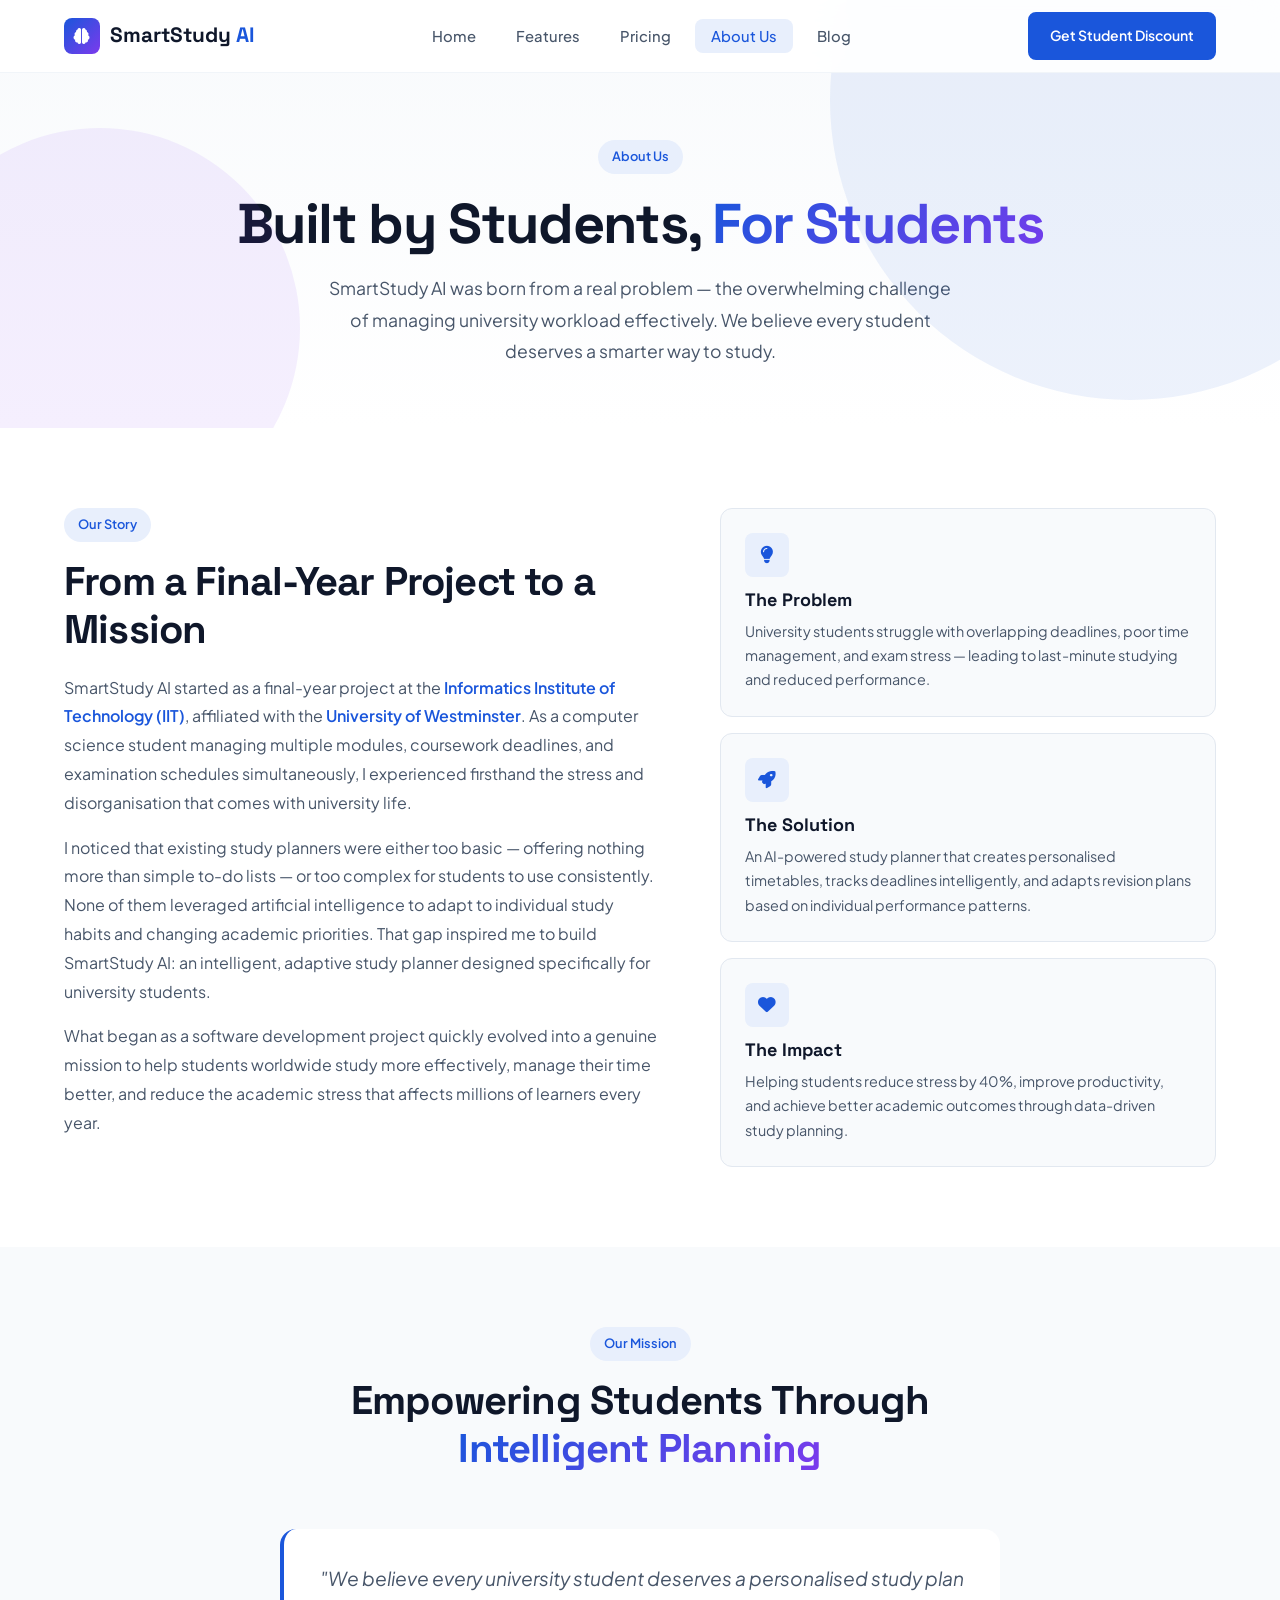
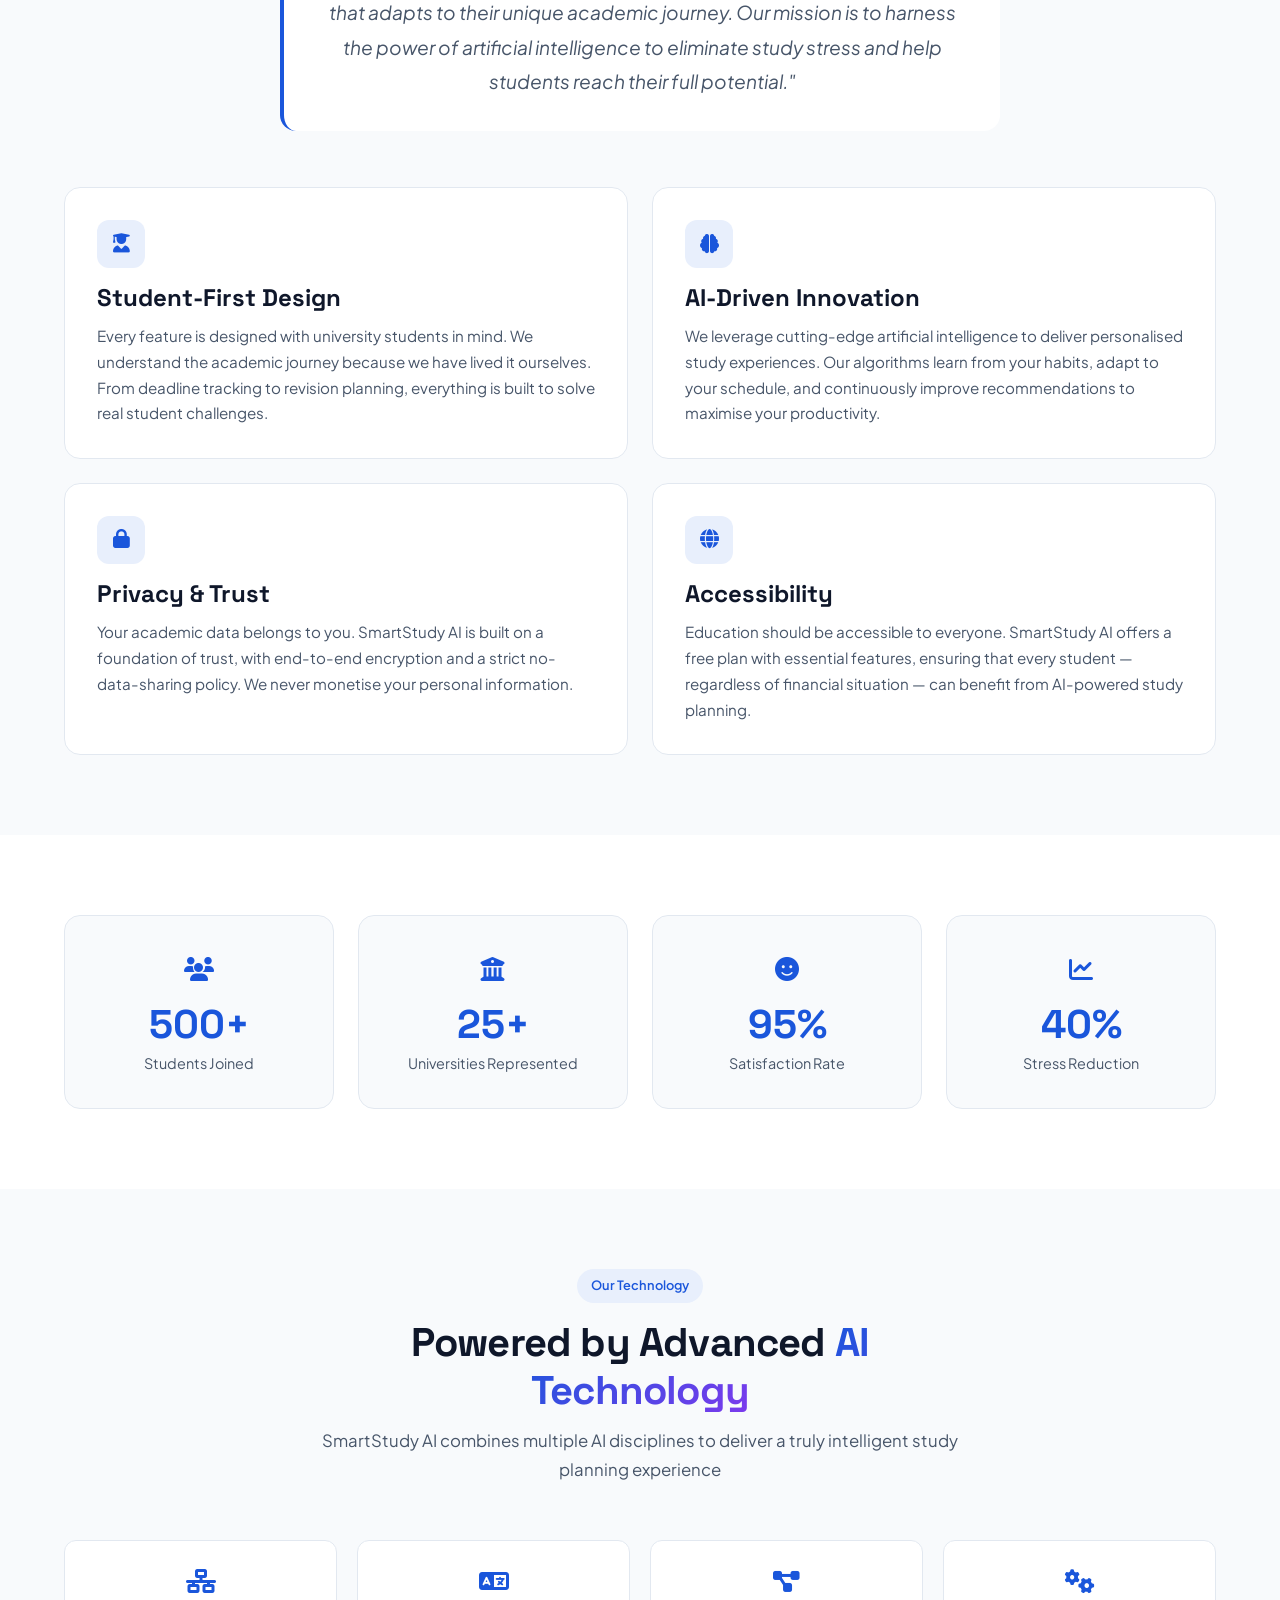
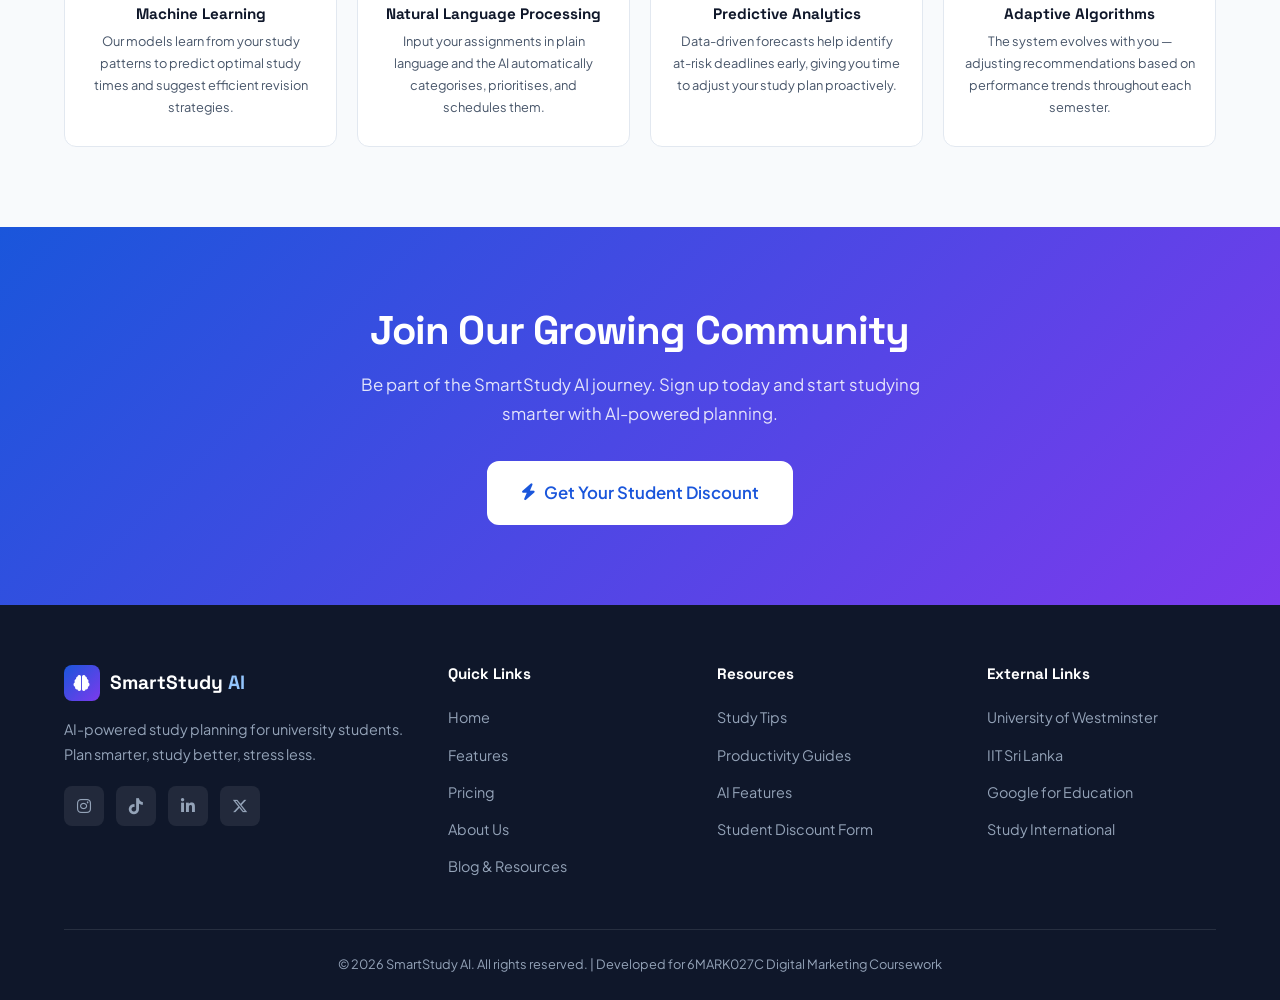
==== commit f0913707: "Add files via upload Add Google Analytics tracking code to all pages" ====
--- a/about.html
+++ b/about.html
@@ -10,13 +10,13 @@
     <title>About Us | SmartStudy AI - Our Mission & Story</title>
 
     <!-- Google tag (gtag.js) -->
-    <!-- <script async src="https://www.googletagmanager.com/gtag/js?id=G-XXXXXXXXXX"></script>
+    <script async src="https://www.googletagmanager.com/gtag/js?id=G-XEYS6S5KPQ"></script>
     <script>
       window.dataLayer = window.dataLayer || [];
       function gtag(){dataLayer.push(arguments);}
       gtag('js', new Date());
-      gtag('config', 'G-XXXXXXXXXX');
-    </script> -->
+      gtag('config', 'G-XEYS6S5KPQ');
+    </script>
 
     <link rel="preconnect" href="https://fonts.googleapis.com">
     <link rel="preconnect" href="https://fonts.gstatic.com" crossorigin>
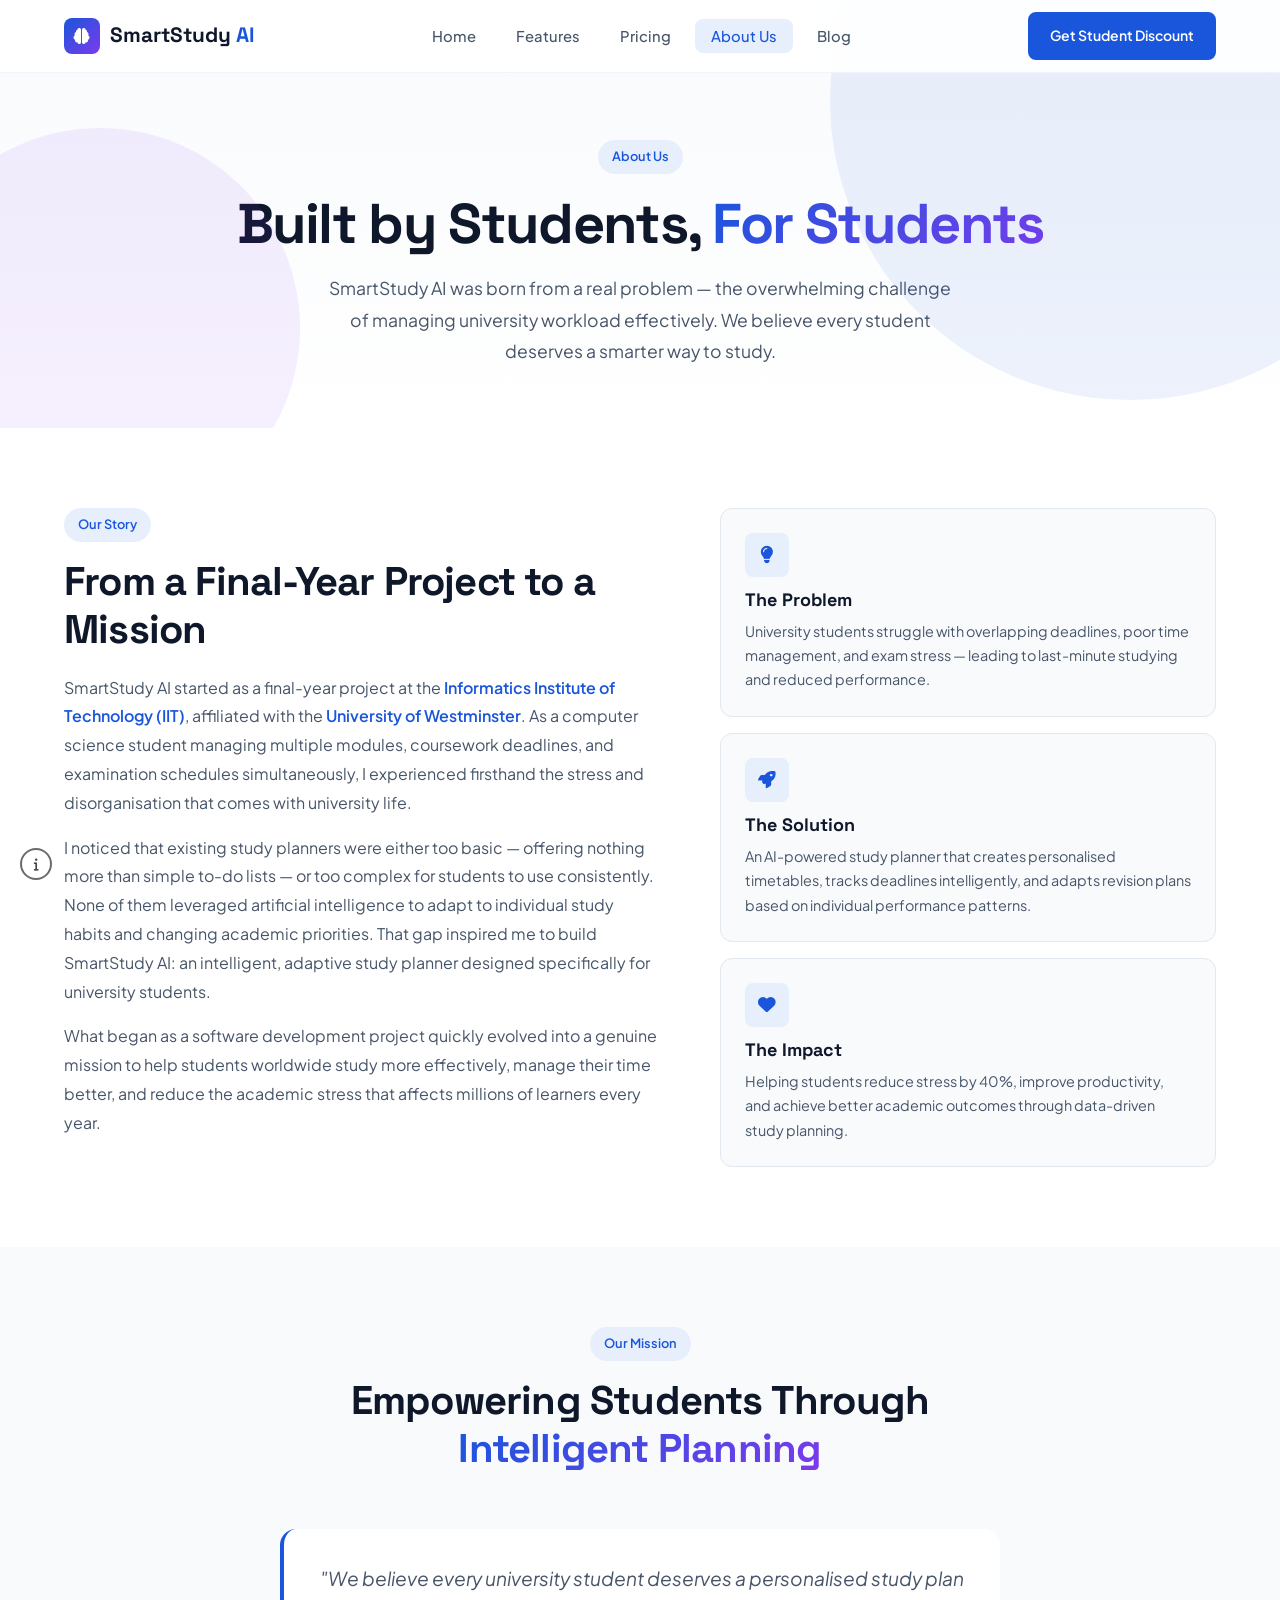
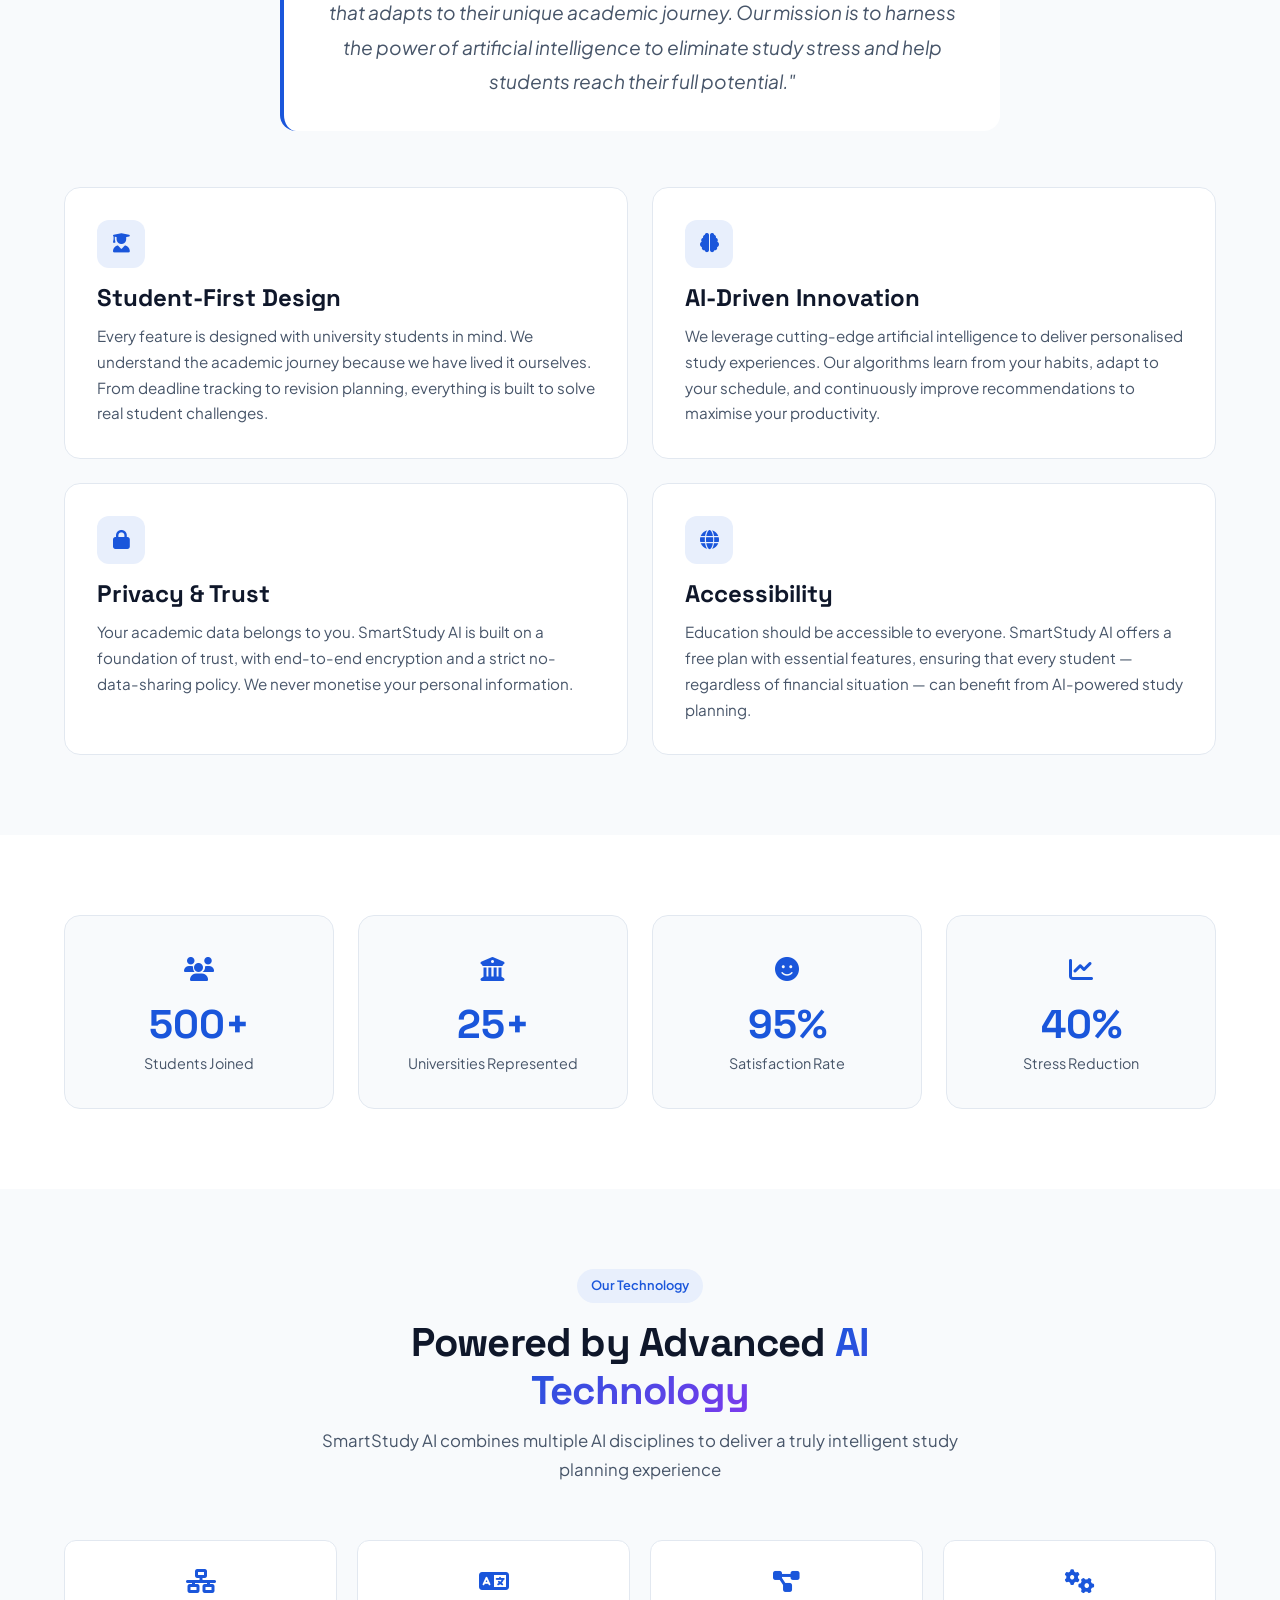
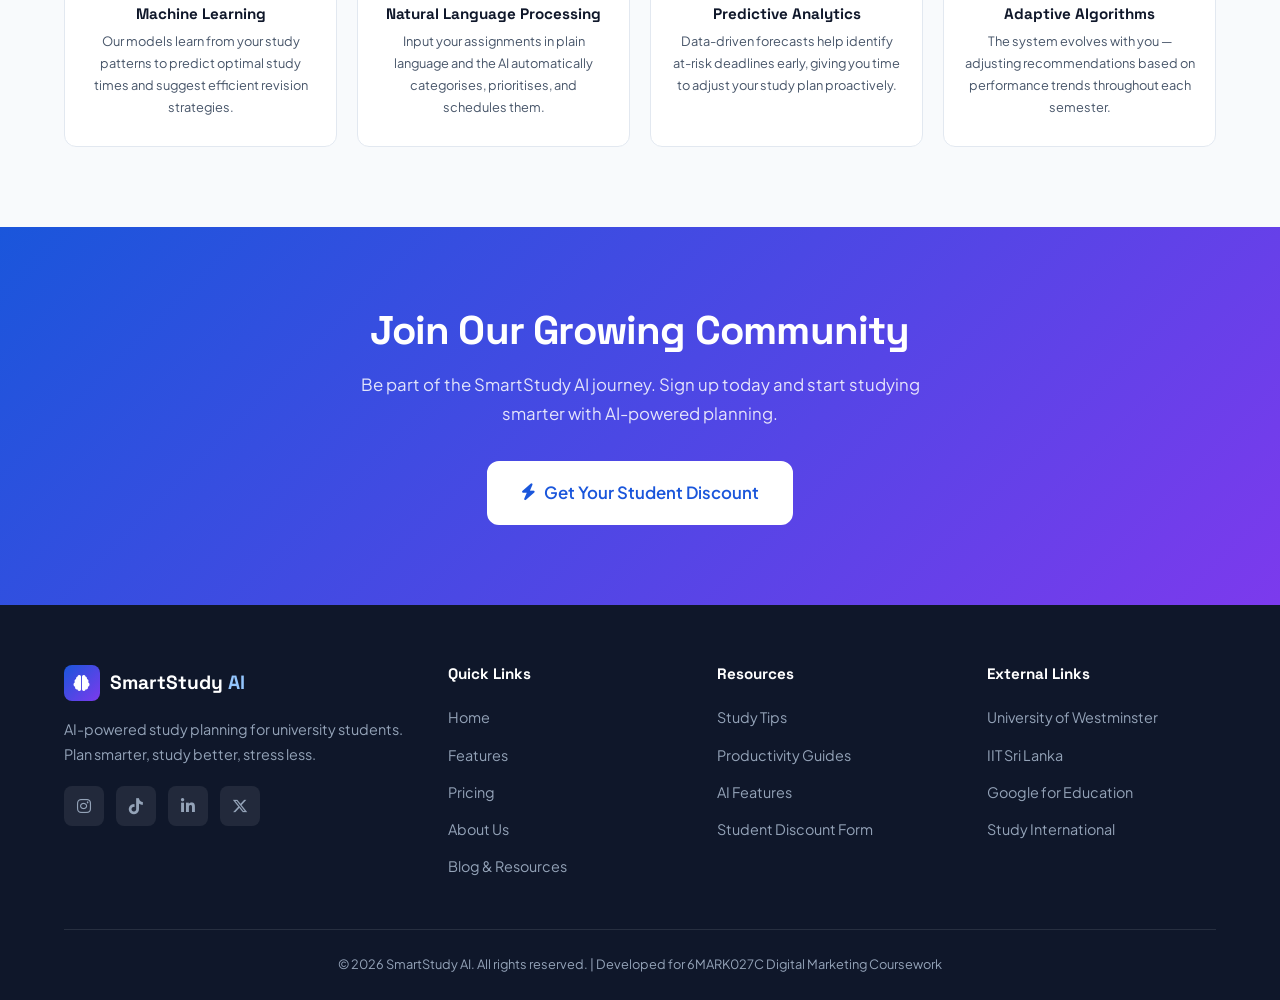
==== commit a47779dd: "Add files via upload added "last updated date" info in to all 5 pages" ====
--- a/about.html
+++ b/about.html
@@ -266,5 +266,38 @@
     </footer>
 
     <script src="script.js"></script>
+
+<!-- Page Updated Info Button -->
+<div class="update-info-container">
+    <button id="updateInfoBtn" class="update-info-btn">
+        <i class="fas fa-info"></i>
+    </button>
+</div>
+
+<!-- Update Message -->
+<div id="updateMessage" class="update-message">
+    <i class="fas fa-info-circle"></i>
+    <span>Page updated <span id="updateDate"></span></span>
+</div>
+
+<script>
+const updateBtn = document.getElementById("updateInfoBtn");
+const updateMessage = document.getElementById("updateMessage");
+
+const date = new Date(document.lastModified);
+
+const formattedDate = date.toLocaleDateString("en-US", {
+  month: "short",
+  day: "numeric",
+  year: "numeric"
+});
+
+document.getElementById("updateDate").textContent = formattedDate;
+
+updateBtn.onclick = function(){
+    updateMessage.classList.toggle("show-update-message");
+};
+</script>
+
 </body>
 </html>
--- a/styles.css
+++ b/styles.css
@@ -1823,6 +1823,57 @@
     }
 }
 
+/* Update Info Icon */
+
+.update-info-container{
+    position: fixed;
+    bottom: 20px;
+    left: 20px;
+    z-index: 9999;
+}
+
+.update-info-btn{
+    width:32px;
+    height:32px;
+    border-radius:50%;
+    border:2px solid #6b6b6b;
+    background:rgba(255,255,255,0.6);
+    color:#444;
+    font-size:13px;
+    cursor:pointer;
+    display:flex;
+    align-items:center;
+    justify-content:center;
+}
+
+/* Update Message Bar */
+
+.update-message{
+    position: fixed;
+    bottom: 20px;
+    left: 80px;
+    background: rgba(60,60,60,0.9);
+    color:white;
+    padding:12px 18px;
+    border-radius:25px;
+    font-size:16px;
+    display:flex;
+    align-items:center;
+    gap:10px;
+    opacity:0;
+    transform:translateY(10px);
+    transition: all 0.3s ease;
+}
+
+.update-message i{
+    font-size:18px;
+}
+
+.show-update-message{
+    opacity:1;
+    transform:translateY(0);
+}
+
 /* === Animations === */
 @keyframes fadeInUp {
     from { opacity: 0; transform: translateY(20px); }
